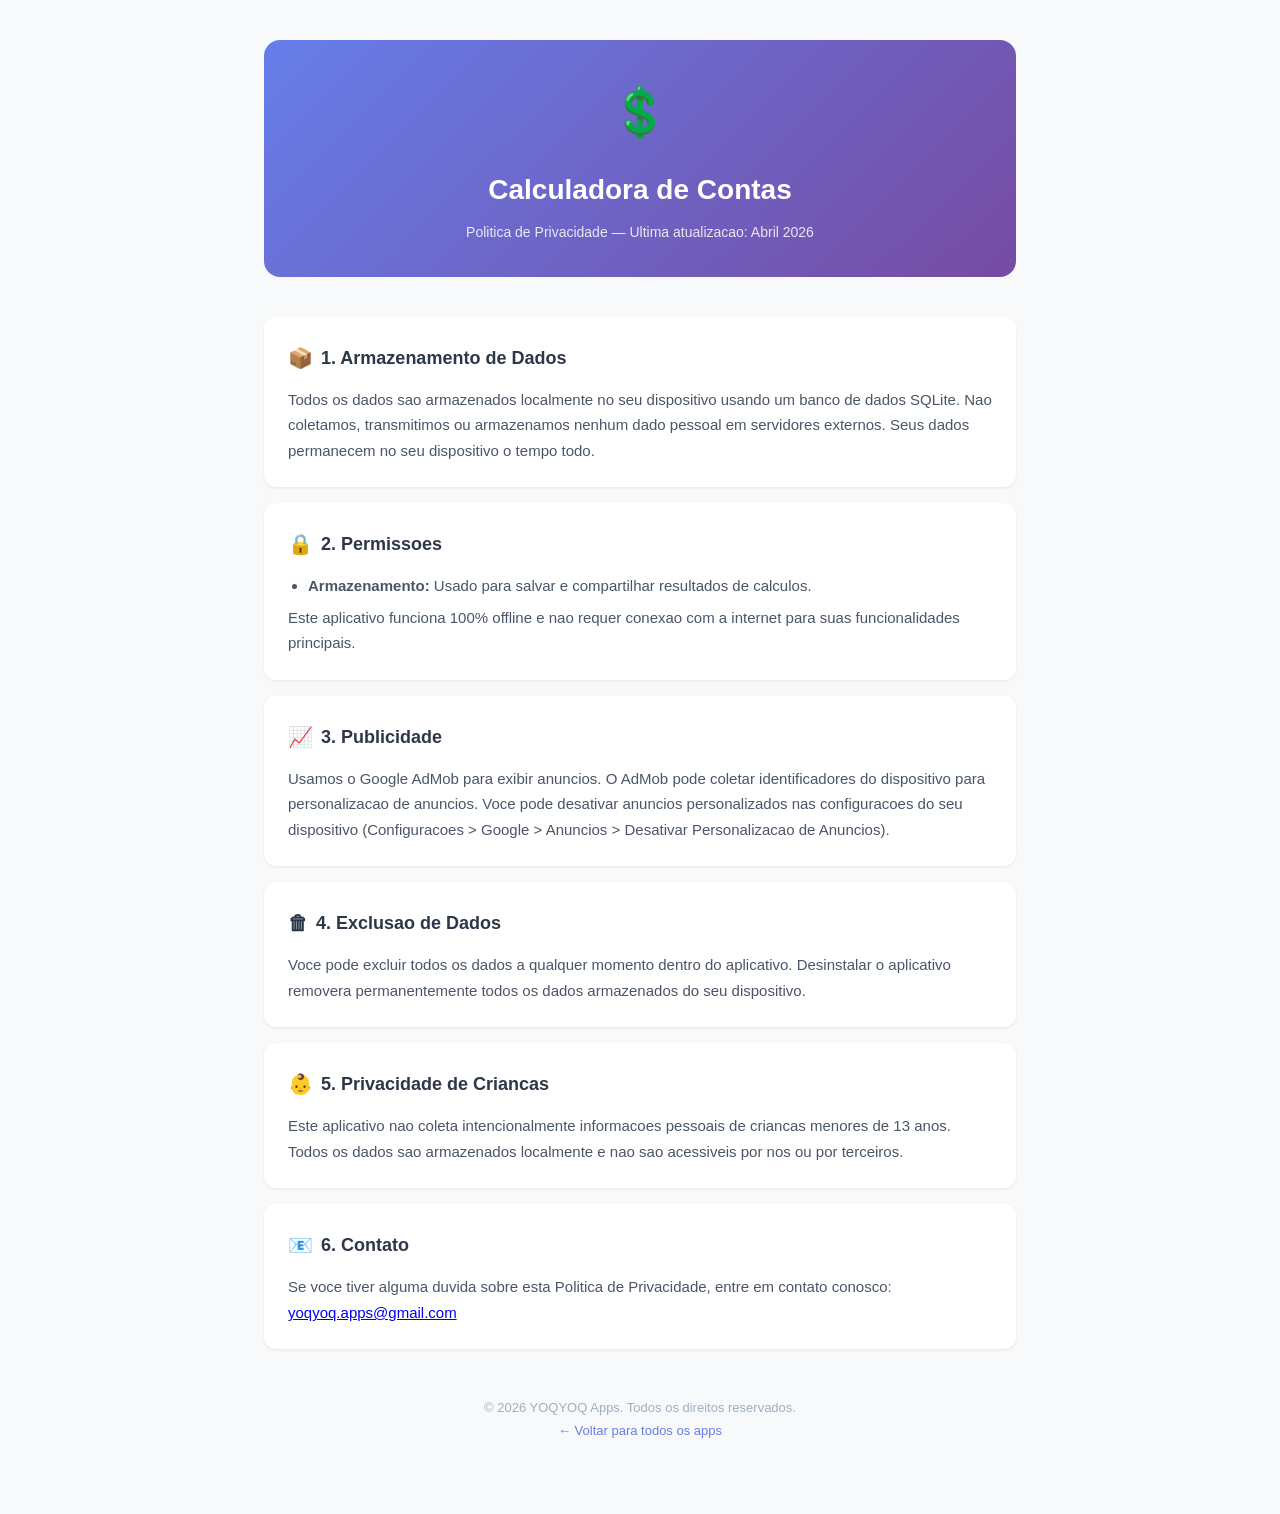
==== calculadora-contas.html @ e383110b "Initial privacy policies for 6 apps - Pet Care Ultimate (EN) - with Google Drive cloud backup disclo" ====
<!DOCTYPE html>
<html lang="pt-BR">
<head>
  <meta charset="UTF-8">
  <meta name="viewport" content="width=device-width, initial-scale=1.0">
  <title>Calculadora de Contas - Politica de Privacidade</title>
  <link rel="stylesheet" href="style.css">
</head>
<body>
  <div class="container">
    <div class="header">
      <div class="app-icon">&#128178;</div>
      <h1>Calculadora de Contas</h1>
      <p class="subtitle">Politica de Privacidade &mdash; Ultima atualizacao: Abril 2026</p>
    </div>

    <section>
      <h2><span class="icon">&#128230;</span> 1. Armazenamento de Dados</h2>
      <p>Todos os dados sao armazenados localmente no seu dispositivo usando um banco de dados SQLite. Nao coletamos, transmitimos ou armazenamos nenhum dado pessoal em servidores externos. Seus dados permanecem no seu dispositivo o tempo todo.</p>
    </section>

    <section>
      <h2><span class="icon">&#128274;</span> 2. Permissoes</h2>
      <ul>
        <li><strong>Armazenamento:</strong> Usado para salvar e compartilhar resultados de calculos.</li>
      </ul>
      <p>Este aplicativo funciona 100% offline e nao requer conexao com a internet para suas funcionalidades principais.</p>
    </section>

    <section>
      <h2><span class="icon">&#128200;</span> 3. Publicidade</h2>
      <p>Usamos o Google AdMob para exibir anuncios. O AdMob pode coletar identificadores do dispositivo para personalizacao de anuncios. Voce pode desativar anuncios personalizados nas configuracoes do seu dispositivo (Configuracoes &gt; Google &gt; Anuncios &gt; Desativar Personalizacao de Anuncios).</p>
    </section>

    <section>
      <h2><span class="icon">&#128465;</span> 4. Exclusao de Dados</h2>
      <p>Voce pode excluir todos os dados a qualquer momento dentro do aplicativo. Desinstalar o aplicativo removera permanentemente todos os dados armazenados do seu dispositivo.</p>
    </section>

    <section>
      <h2><span class="icon">&#128118;</span> 5. Privacidade de Criancas</h2>
      <p>Este aplicativo nao coleta intencionalmente informacoes pessoais de criancas menores de 13 anos. Todos os dados sao armazenados localmente e nao sao acessiveis por nos ou por terceiros.</p>
    </section>

    <section>
      <h2><span class="icon">&#128231;</span> 6. Contato</h2>
      <p>Se voce tiver alguma duvida sobre esta Politica de Privacidade, entre em contato conosco:</p>
      <p><a href="mailto:yoqyoq.apps@gmail.com">yoqyoq.apps@gmail.com</a></p>
    </section>

    <div class="footer">
      <p>&copy; 2026 YOQYOQ Apps. Todos os direitos reservados.</p>
      <p><a href="index.html">&larr; Voltar para todos os apps</a></p>
    </div>
  </div>
</body>
</html>
---- style.css ----
* {
  margin: 0;
  padding: 0;
  box-sizing: border-box;
}

body {
  font-family: -apple-system, BlinkMacSystemFont, 'Segoe UI', Roboto, Oxygen, Ubuntu, sans-serif;
  line-height: 1.7;
  color: #333;
  background: #f8f9fa;
  padding: 0;
}

.container {
  max-width: 800px;
  margin: 0 auto;
  padding: 40px 24px;
}

.header {
  text-align: center;
  margin-bottom: 40px;
  padding: 32px;
  background: linear-gradient(135deg, #667eea 0%, #764ba2 100%);
  border-radius: 16px;
  color: #fff;
}

.header h1 {
  font-size: 28px;
  margin-bottom: 8px;
}

.header .subtitle {
  font-size: 14px;
  opacity: 0.85;
}

.header .app-icon {
  font-size: 48px;
  margin-bottom: 12px;
}

section {
  background: #fff;
  border-radius: 12px;
  padding: 24px;
  margin-bottom: 16px;
  box-shadow: 0 1px 3px rgba(0,0,0,0.08);
}

section h2 {
  font-size: 18px;
  color: #2d3748;
  margin-bottom: 12px;
  display: flex;
  align-items: center;
  gap: 8px;
}

section h2 .icon {
  font-size: 20px;
}

section p, section ul {
  font-size: 15px;
  color: #4a5568;
}

section ul {
  padding-left: 20px;
  margin-top: 8px;
}

section ul li {
  margin-bottom: 6px;
}

.footer {
  text-align: center;
  padding: 32px 0;
  color: #a0aec0;
  font-size: 13px;
}

.footer a {
  color: #667eea;
  text-decoration: none;
}

/* Index page */
.app-grid {
  display: grid;
  grid-template-columns: repeat(auto-fill, minmax(300px, 1fr));
  gap: 16px;
  margin-top: 24px;
}

.app-card {
  background: #fff;
  border-radius: 12px;
  padding: 24px;
  box-shadow: 0 1px 3px rgba(0,0,0,0.08);
  text-decoration: none;
  color: inherit;
  transition: transform 0.2s, box-shadow 0.2s;
  display: flex;
  align-items: center;
  gap: 16px;
}

.app-card:hover {
  transform: translateY(-2px);
  box-shadow: 0 4px 12px rgba(0,0,0,0.12);
}

.app-card .card-icon {
  font-size: 40px;
  flex-shrink: 0;
}

.app-card .card-info h3 {
  font-size: 16px;
  color: #2d3748;
  margin-bottom: 4px;
}

.app-card .card-info p {
  font-size: 13px;
  color: #a0aec0;
}

@media (max-width: 600px) {
  .container { padding: 16px; }
  .header { padding: 24px 16px; }
  .header h1 { font-size: 22px; }
  section { padding: 20px 16px; }
  .app-grid { grid-template-columns: 1fr; }
}
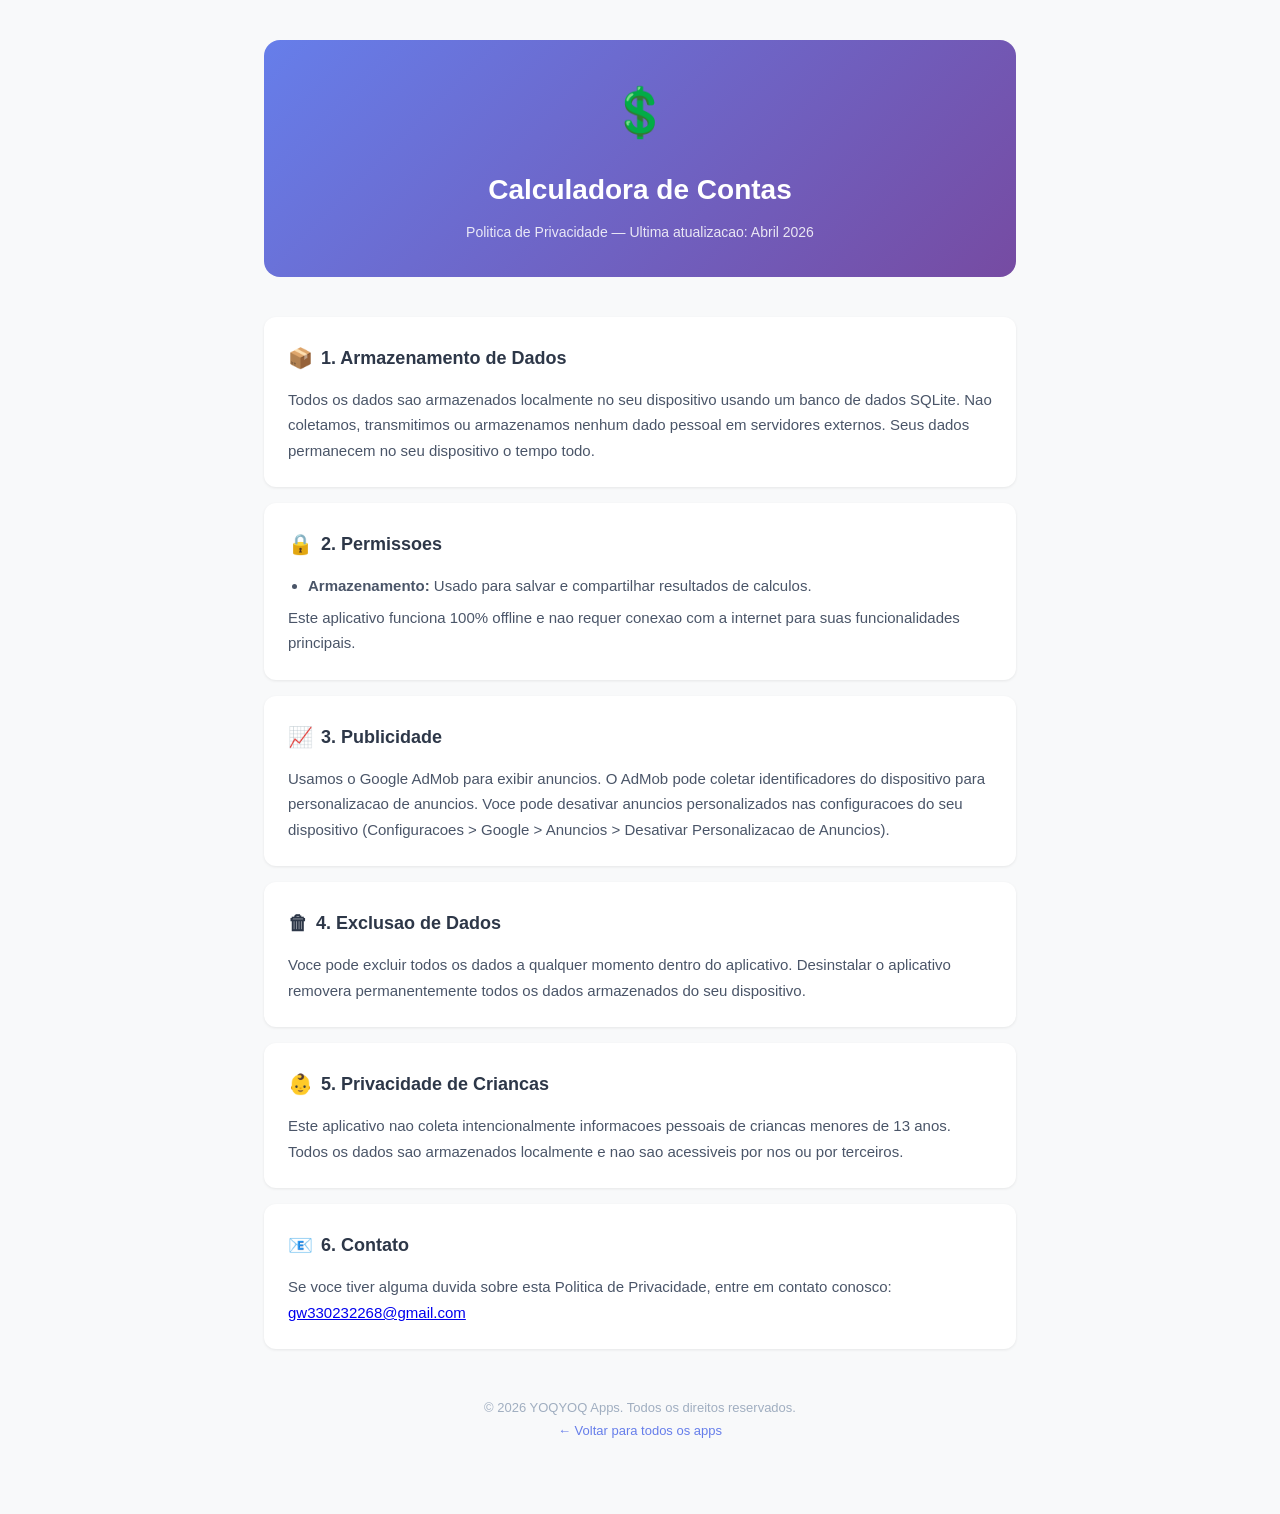
==== commit cebb2fde: "fix: replace placeholder email with gw330232268@gmail.com Co-Authored-By: Claude Opus 4.7 (1M contex" ====
--- a/calculadora-contas.html
+++ b/calculadora-contas.html
@@ -45,7 +45,7 @@
     <section>
       <h2><span class="icon">&#128231;</span> 6. Contato</h2>
       <p>Se voce tiver alguma duvida sobre esta Politica de Privacidade, entre em contato conosco:</p>
-      <p><a href="mailto:yoqyoq.apps@gmail.com">yoqyoq.apps@gmail.com</a></p>
+      <p><a href="mailto:gw330232268@gmail.com">gw330232268@gmail.com</a></p>
     </section>
 
     <div class="footer">
